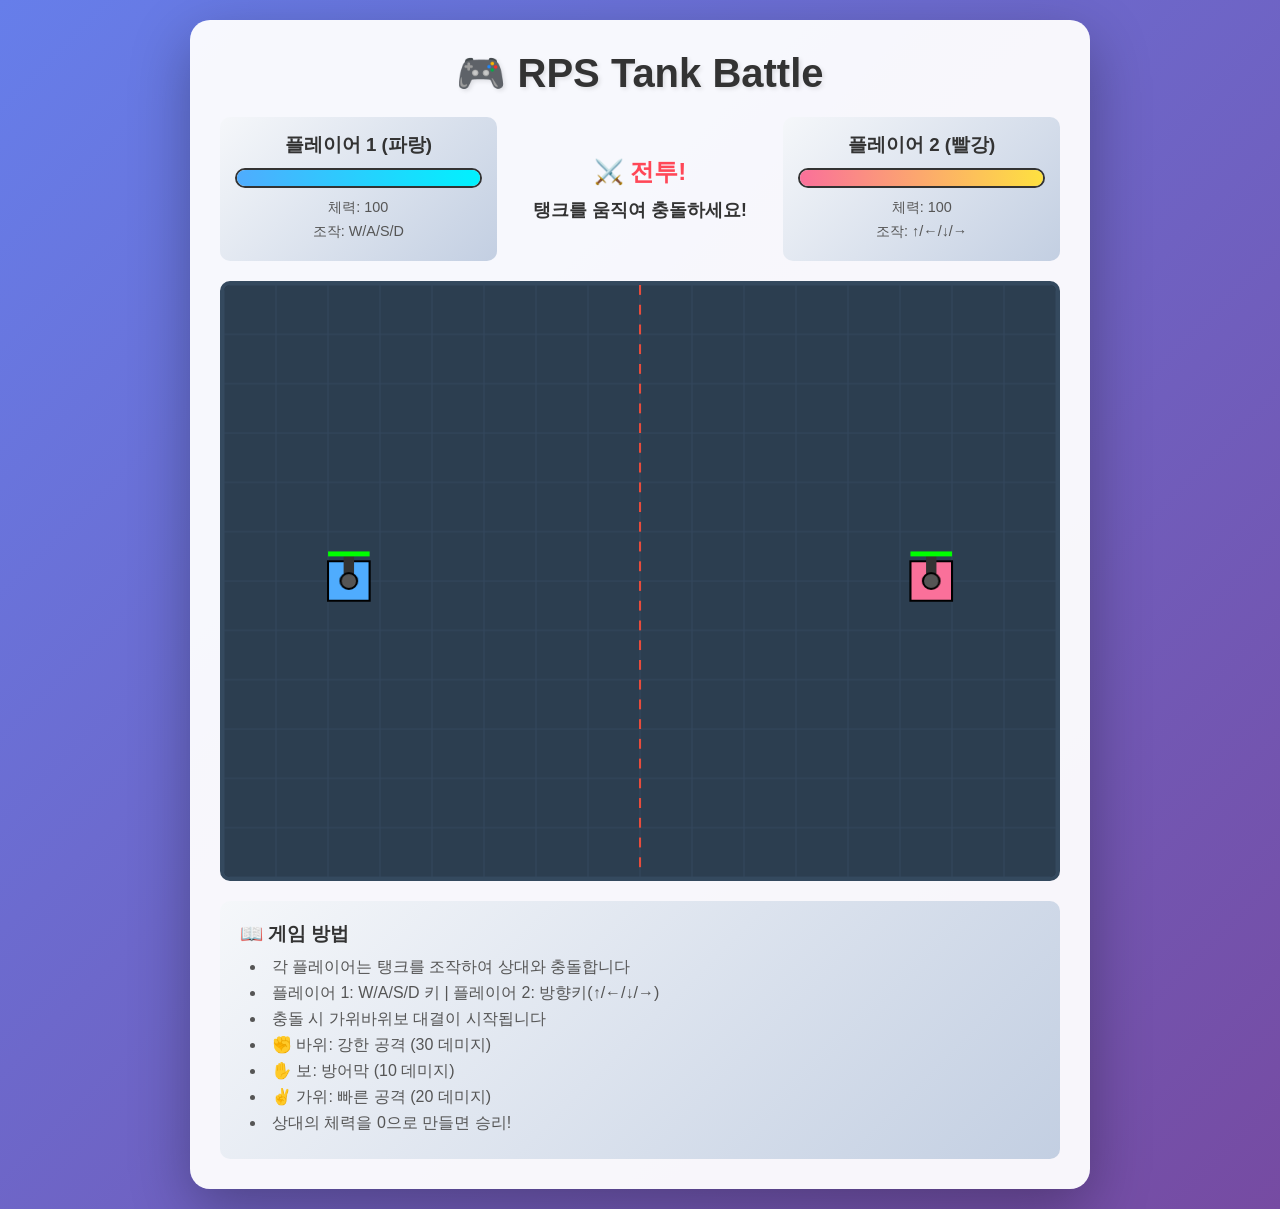
==== index.html @ 91335119 "Revert to 2-player mode with arrow key controls Reverted the game back to 2-player local multiplayer" ====
<!DOCTYPE html>
<html lang="ko">
<head>
    <meta charset="UTF-8">
    <meta name="viewport" content="width=device-width, initial-scale=1.0">
    <title>RPS Tank Battle - 가위바위보 탱크 대전</title>
    <link rel="stylesheet" href="style.css">
</head>
<body>
    <div class="container">
        <h1>🎮 RPS Tank Battle</h1>
        <div class="game-info">
            <div class="player-info">
                <h3>플레이어 1 (파랑)</h3>
                <div class="health-bar">
                    <div class="health" id="player1-health" style="width: 100%"></div>
                </div>
                <p>체력: <span id="player1-hp">100</span></p>
                <p>조작: W/A/S/D</p>
            </div>
            <div class="score-info">
                <h2>⚔️ 전투!</h2>
                <p id="game-status">탱크를 움직여 충돌하세요!</p>
            </div>
            <div class="player-info">
                <h3>플레이어 2 (빨강)</h3>
                <div class="health-bar">
                    <div class="health" id="player2-health" style="width: 100%"></div>
                </div>
                <p>체력: <span id="player2-hp">100</span></p>
                <p>조작: ↑/←/↓/→</p>
            </div>
        </div>

        <canvas id="gameCanvas" width="800" height="600"></canvas>

        <!-- 가위바위보 모달 -->
        <div id="rps-modal" class="modal">
            <div class="modal-content">
                <h2>⚔️ 가위바위보 대결!</h2>
                <div class="rps-container">
                    <div class="player-choice">
                        <h3>플레이어 1</h3>
                        <div class="rps-buttons">
                            <button class="rps-btn" data-player="1" data-choice="rock">✊ 바위</button>
                            <button class="rps-btn" data-player="1" data-choice="paper">✋ 보</button>
                            <button class="rps-btn" data-player="1" data-choice="scissors">✌️ 가위</button>
                        </div>
                        <p id="p1-choice" class="choice-display">선택 대기...</p>
                    </div>
                    <div class="vs">VS</div>
                    <div class="player-choice">
                        <h3>플레이어 2</h3>
                        <div class="rps-buttons">
                            <button class="rps-btn" data-player="2" data-choice="rock">✊ 바위</button>
                            <button class="rps-btn" data-player="2" data-choice="paper">✋ 보</button>
                            <button class="rps-btn" data-player="2" data-choice="scissors">✌️ 가위</button>
                        </div>
                        <p id="p2-choice" class="choice-display">선택 대기...</p>
                    </div>
                </div>
                <div id="rps-result" class="rps-result"></div>
            </div>
        </div>

        <!-- 게임 오버 모달 -->
        <div id="gameover-modal" class="modal">
            <div class="modal-content">
                <h2 id="winner-text">🏆 승자!</h2>
                <button id="restart-btn" class="restart-btn">다시 시작</button>
            </div>
        </div>

        <div class="instructions">
            <h3>📖 게임 방법</h3>
            <ul>
                <li>각 플레이어는 탱크를 조작하여 상대와 충돌합니다</li>
                <li>플레이어 1: W/A/S/D 키 | 플레이어 2: 방향키(↑/←/↓/→)</li>
                <li>충돌 시 가위바위보 대결이 시작됩니다</li>
                <li>✊ 바위: 강한 공격 (30 데미지)</li>
                <li>✋ 보: 방어막 (10 데미지)</li>
                <li>✌️ 가위: 빠른 공격 (20 데미지)</li>
                <li>상대의 체력을 0으로 만들면 승리!</li>
            </ul>
        </div>
    </div>

    <script src="game.js"></script>
</body>
</html>
---- style.css ----
* {
    margin: 0;
    padding: 0;
    box-sizing: border-box;
}

body {
    font-family: 'Arial', sans-serif;
    background: linear-gradient(135deg, #667eea 0%, #764ba2 100%);
    min-height: 100vh;
    display: flex;
    justify-content: center;
    align-items: center;
    padding: 20px;
}

.container {
    background: rgba(255, 255, 255, 0.95);
    border-radius: 20px;
    padding: 30px;
    box-shadow: 0 20px 60px rgba(0, 0, 0, 0.3);
    max-width: 900px;
    width: 100%;
}

h1 {
    text-align: center;
    color: #333;
    margin-bottom: 20px;
    font-size: 2.5em;
    text-shadow: 2px 2px 4px rgba(0, 0, 0, 0.1);
}

.game-info {
    display: flex;
    justify-content: space-between;
    align-items: center;
    margin-bottom: 20px;
    gap: 20px;
}

.player-info {
    flex: 1;
    background: linear-gradient(135deg, #f5f7fa 0%, #c3cfe2 100%);
    padding: 15px;
    border-radius: 10px;
    text-align: center;
}

.player-info h3 {
    margin-bottom: 10px;
    color: #333;
}

.player-info p {
    margin: 5px 0;
    color: #555;
    font-size: 0.9em;
}

.health-bar {
    width: 100%;
    height: 20px;
    background: #ddd;
    border-radius: 10px;
    overflow: hidden;
    margin: 10px 0;
    border: 2px solid #333;
}

.health {
    height: 100%;
    background: linear-gradient(90deg, #00ff00 0%, #00cc00 100%);
    transition: width 0.3s ease;
}

#player1-health {
    background: linear-gradient(90deg, #4facfe 0%, #00f2fe 100%);
}

#player2-health {
    background: linear-gradient(90deg, #fa709a 0%, #fee140 100%);
}

.score-info {
    flex: 1;
    text-align: center;
}

.score-info h2 {
    color: #ff4757;
    margin-bottom: 10px;
}

#game-status {
    font-size: 1.1em;
    color: #333;
    font-weight: bold;
}

#gameCanvas {
    display: block;
    width: 100%;
    height: 600px;
    background: #2c3e50;
    border-radius: 10px;
    border: 4px solid #34495e;
    box-shadow: inset 0 0 20px rgba(0, 0, 0, 0.5);
}

/* 모달 스타일 */
.modal {
    display: none;
    position: fixed;
    z-index: 1000;
    left: 0;
    top: 0;
    width: 100%;
    height: 100%;
    background-color: rgba(0, 0, 0, 0.8);
    animation: fadeIn 0.3s;
}

.modal.active {
    display: flex;
    justify-content: center;
    align-items: center;
}

@keyframes fadeIn {
    from { opacity: 0; }
    to { opacity: 1; }
}

.modal-content {
    background: white;
    padding: 40px;
    border-radius: 20px;
    box-shadow: 0 10px 40px rgba(0, 0, 0, 0.3);
    max-width: 600px;
    width: 90%;
    animation: slideUp 0.3s;
}

@keyframes slideUp {
    from {
        transform: translateY(50px);
        opacity: 0;
    }
    to {
        transform: translateY(0);
        opacity: 1;
    }
}

.modal-content h2 {
    text-align: center;
    color: #333;
    margin-bottom: 20px;
}

.rps-container {
    display: flex;
    justify-content: space-around;
    align-items: center;
    gap: 20px;
    margin: 20px 0;
}

.player-choice {
    flex: 1;
    text-align: center;
}

.player-choice h3 {
    margin-bottom: 15px;
    color: #555;
}

.rps-buttons {
    display: flex;
    flex-direction: column;
    gap: 10px;
}

.rps-btn {
    padding: 15px 20px;
    font-size: 1.2em;
    border: 3px solid #ddd;
    background: linear-gradient(135deg, #667eea 0%, #764ba2 100%);
    color: white;
    border-radius: 10px;
    cursor: pointer;
    transition: all 0.3s;
    font-weight: bold;
}

.rps-btn:hover {
    transform: scale(1.05);
    box-shadow: 0 5px 15px rgba(0, 0, 0, 0.3);
}

.rps-btn:active {
    transform: scale(0.95);
}

.rps-btn.selected {
    background: linear-gradient(135deg, #f093fb 0%, #f5576c 100%);
    border-color: #f5576c;
}

.vs {
    font-size: 2em;
    font-weight: bold;
    color: #ff4757;
}

.choice-display {
    margin-top: 15px;
    font-size: 1.1em;
    font-weight: bold;
    color: #667eea;
    min-height: 30px;
}

.rps-result {
    text-align: center;
    font-size: 1.5em;
    font-weight: bold;
    margin-top: 20px;
    padding: 20px;
    border-radius: 10px;
    min-height: 60px;
}

.rps-result.win {
    background: #d4edda;
    color: #155724;
}

.rps-result.lose {
    background: #f8d7da;
    color: #721c24;
}

.rps-result.draw {
    background: #fff3cd;
    color: #856404;
}

.restart-btn {
    display: block;
    margin: 20px auto 0;
    padding: 15px 40px;
    font-size: 1.2em;
    background: linear-gradient(135deg, #667eea 0%, #764ba2 100%);
    color: white;
    border: none;
    border-radius: 10px;
    cursor: pointer;
    transition: all 0.3s;
    font-weight: bold;
}

.restart-btn:hover {
    transform: scale(1.05);
    box-shadow: 0 5px 15px rgba(0, 0, 0, 0.3);
}

.instructions {
    margin-top: 20px;
    padding: 20px;
    background: linear-gradient(135deg, #f5f7fa 0%, #c3cfe2 100%);
    border-radius: 10px;
}

.instructions h3 {
    color: #333;
    margin-bottom: 10px;
}

.instructions ul {
    list-style-position: inside;
    color: #555;
}

.instructions li {
    margin: 5px 0;
    padding-left: 10px;
}

#winner-text {
    font-size: 2.5em;
    background: linear-gradient(135deg, #667eea 0%, #764ba2 100%);
    -webkit-background-clip: text;
    -webkit-text-fill-color: transparent;
    background-clip: text;
}
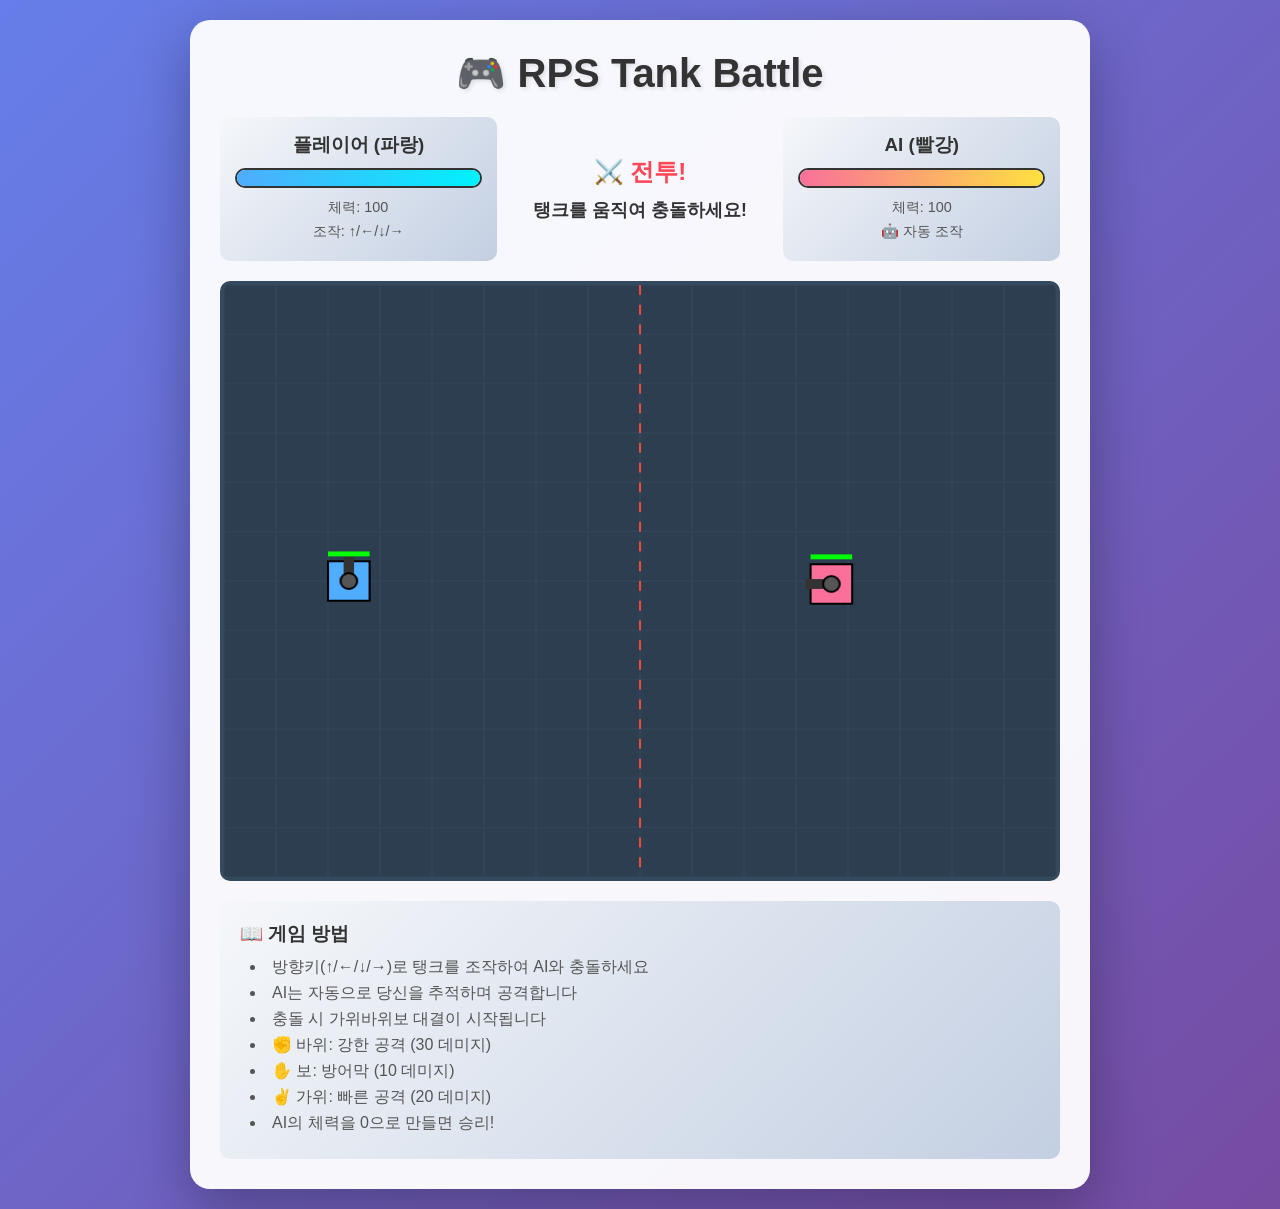
==== commit 11a412cc: "Change player 1 to use arrow keys and player 2 to AI Updated the game so that: - Player 1 (blue tank" ====
--- a/index.html
+++ b/index.html
@@ -11,24 +11,24 @@
         <h1>🎮 RPS Tank Battle</h1>
         <div class="game-info">
             <div class="player-info">
-                <h3>플레이어 1 (파랑)</h3>
+                <h3>플레이어 (파랑)</h3>
                 <div class="health-bar">
                     <div class="health" id="player1-health" style="width: 100%"></div>
                 </div>
                 <p>체력: <span id="player1-hp">100</span></p>
-                <p>조작: W/A/S/D</p>
+                <p>조작: ↑/←/↓/→</p>
             </div>
             <div class="score-info">
                 <h2>⚔️ 전투!</h2>
                 <p id="game-status">탱크를 움직여 충돌하세요!</p>
             </div>
             <div class="player-info">
-                <h3>플레이어 2 (빨강)</h3>
+                <h3>AI (빨강)</h3>
                 <div class="health-bar">
                     <div class="health" id="player2-health" style="width: 100%"></div>
                 </div>
                 <p>체력: <span id="player2-hp">100</span></p>
-                <p>조작: ↑/←/↓/→</p>
+                <p>🤖 자동 조작</p>
             </div>
         </div>
 
@@ -40,7 +40,7 @@
                 <h2>⚔️ 가위바위보 대결!</h2>
                 <div class="rps-container">
                     <div class="player-choice">
-                        <h3>플레이어 1</h3>
+                        <h3>플레이어</h3>
                         <div class="rps-buttons">
                             <button class="rps-btn" data-player="1" data-choice="rock">✊ 바위</button>
                             <button class="rps-btn" data-player="1" data-choice="paper">✋ 보</button>
@@ -50,13 +50,13 @@
                     </div>
                     <div class="vs">VS</div>
                     <div class="player-choice">
-                        <h3>플레이어 2</h3>
-                        <div class="rps-buttons">
+                        <h3>AI 🤖</h3>
+                        <div class="rps-buttons" style="opacity: 0.5; pointer-events: none;">
                             <button class="rps-btn" data-player="2" data-choice="rock">✊ 바위</button>
                             <button class="rps-btn" data-player="2" data-choice="paper">✋ 보</button>
                             <button class="rps-btn" data-player="2" data-choice="scissors">✌️ 가위</button>
                         </div>
-                        <p id="p2-choice" class="choice-display">선택 대기...</p>
+                        <p id="p2-choice" class="choice-display">AI 선택 중...</p>
                     </div>
                 </div>
                 <div id="rps-result" class="rps-result"></div>
@@ -74,13 +74,13 @@
         <div class="instructions">
             <h3>📖 게임 방법</h3>
             <ul>
-                <li>각 플레이어는 탱크를 조작하여 상대와 충돌합니다</li>
-                <li>플레이어 1: W/A/S/D 키 | 플레이어 2: 방향키(↑/←/↓/→)</li>
+                <li>방향키(↑/←/↓/→)로 탱크를 조작하여 AI와 충돌하세요</li>
+                <li>AI는 자동으로 당신을 추적하며 공격합니다</li>
                 <li>충돌 시 가위바위보 대결이 시작됩니다</li>
                 <li>✊ 바위: 강한 공격 (30 데미지)</li>
                 <li>✋ 보: 방어막 (10 데미지)</li>
                 <li>✌️ 가위: 빠른 공격 (20 데미지)</li>
-                <li>상대의 체력을 0으로 만들면 승리!</li>
+                <li>AI의 체력을 0으로 만들면 승리!</li>
             </ul>
         </div>
     </div>
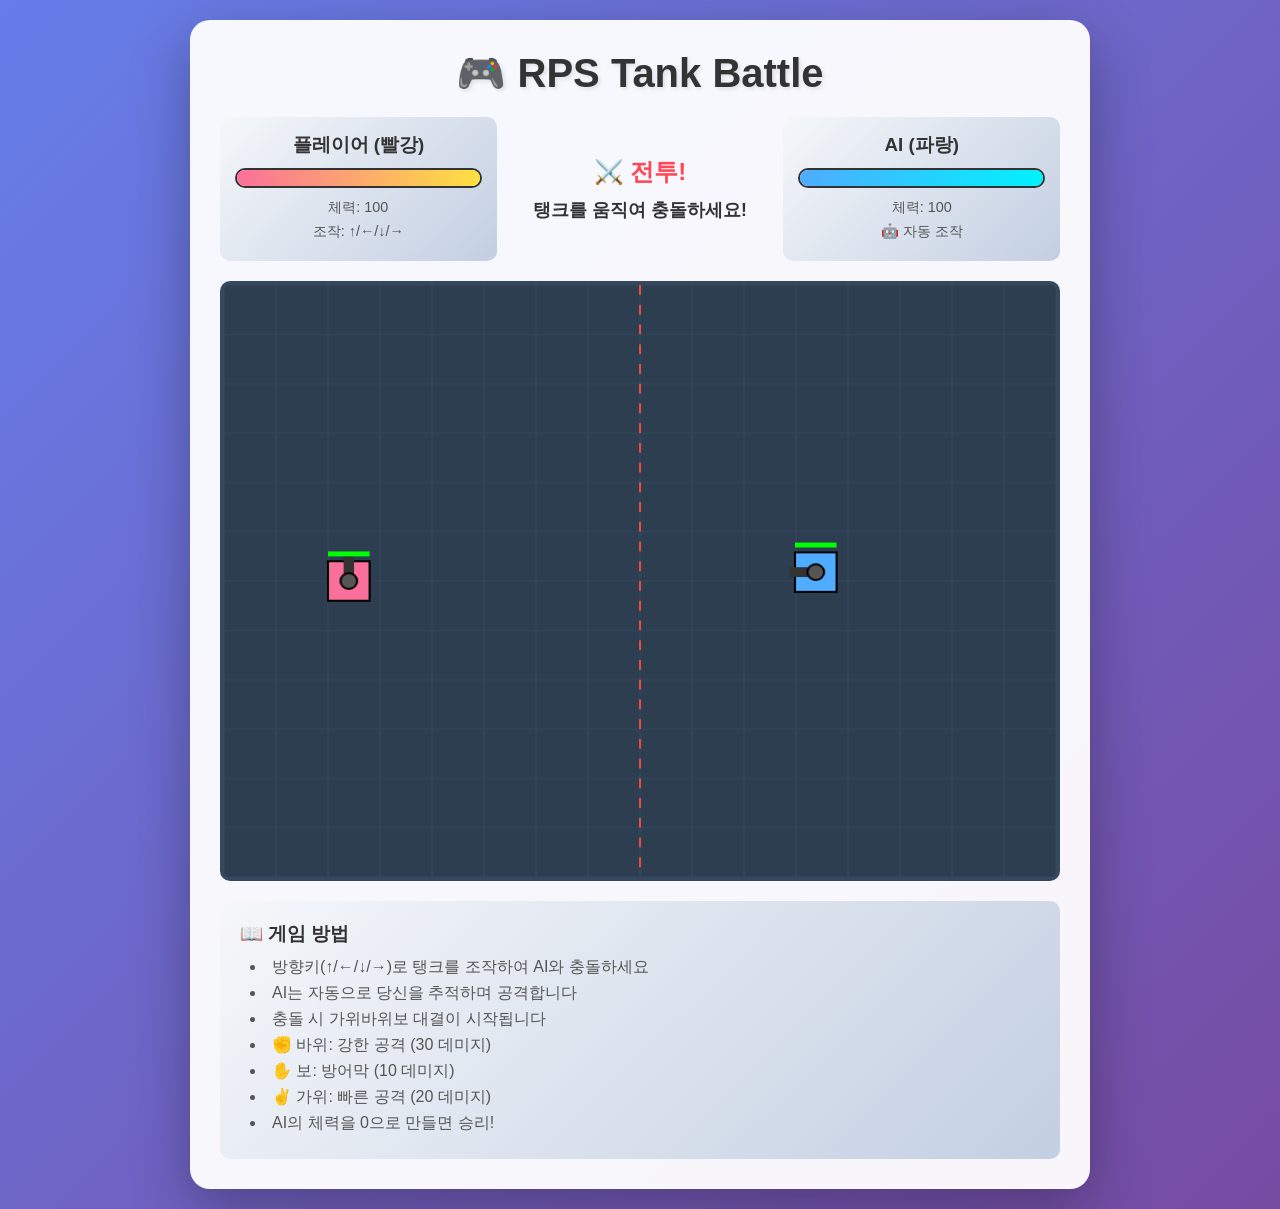
==== commit 58d1bcf5: "Fix tank colors: swap player and AI colors Fixed color mismatch where player-controlled tank appeare" ====
--- a/index.html
+++ b/index.html
@@ -11,7 +11,7 @@
         <h1>🎮 RPS Tank Battle</h1>
         <div class="game-info">
             <div class="player-info">
-                <h3>플레이어 (파랑)</h3>
+                <h3>플레이어 (빨강)</h3>
                 <div class="health-bar">
                     <div class="health" id="player1-health" style="width: 100%"></div>
                 </div>
@@ -23,7 +23,7 @@
                 <p id="game-status">탱크를 움직여 충돌하세요!</p>
             </div>
             <div class="player-info">
-                <h3>AI (빨강)</h3>
+                <h3>AI (파랑)</h3>
                 <div class="health-bar">
                     <div class="health" id="player2-health" style="width: 100%"></div>
                 </div>
--- a/style.css
+++ b/style.css
@@ -75,11 +75,11 @@
 }
 
 #player1-health {
+    background: linear-gradient(90deg, #fa709a 0%, #fee140 100%);
+}
+
+#player2-health {
     background: linear-gradient(90deg, #4facfe 0%, #00f2fe 100%);
-}
-
-#player2-health {
-    background: linear-gradient(90deg, #fa709a 0%, #fee140 100%);
 }
 
 .score-info {
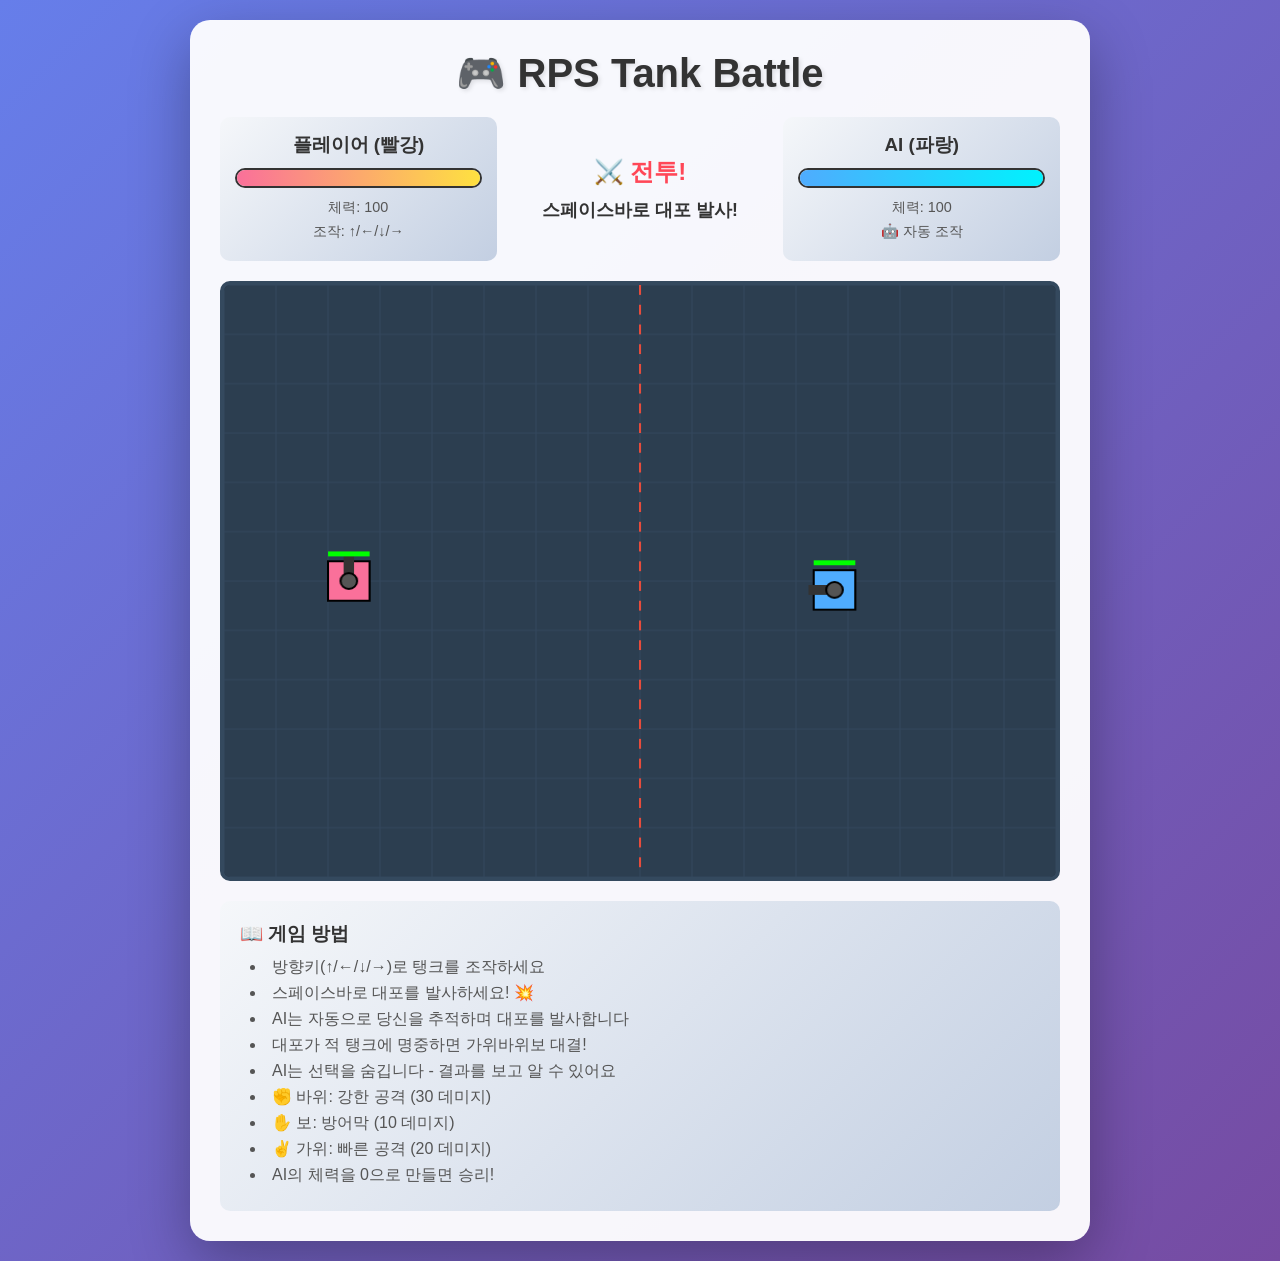
==== commit eaf23f36: "Add cannon firing system and improve RPS mechanics Major gameplay changes: - Replaced collision-base" ====
--- a/index.html
+++ b/index.html
@@ -74,9 +74,11 @@
         <div class="instructions">
             <h3>📖 게임 방법</h3>
             <ul>
-                <li>방향키(↑/←/↓/→)로 탱크를 조작하여 AI와 충돌하세요</li>
-                <li>AI는 자동으로 당신을 추적하며 공격합니다</li>
-                <li>충돌 시 가위바위보 대결이 시작됩니다</li>
+                <li>방향키(↑/←/↓/→)로 탱크를 조작하세요</li>
+                <li>스페이스바로 대포를 발사하세요! 💥</li>
+                <li>AI는 자동으로 당신을 추적하며 대포를 발사합니다</li>
+                <li>대포가 적 탱크에 명중하면 가위바위보 대결!</li>
+                <li>AI는 선택을 숨깁니다 - 결과를 보고 알 수 있어요</li>
                 <li>✊ 바위: 강한 공격 (30 데미지)</li>
                 <li>✋ 보: 방어막 (10 데미지)</li>
                 <li>✌️ 가위: 빠른 공격 (20 데미지)</li>
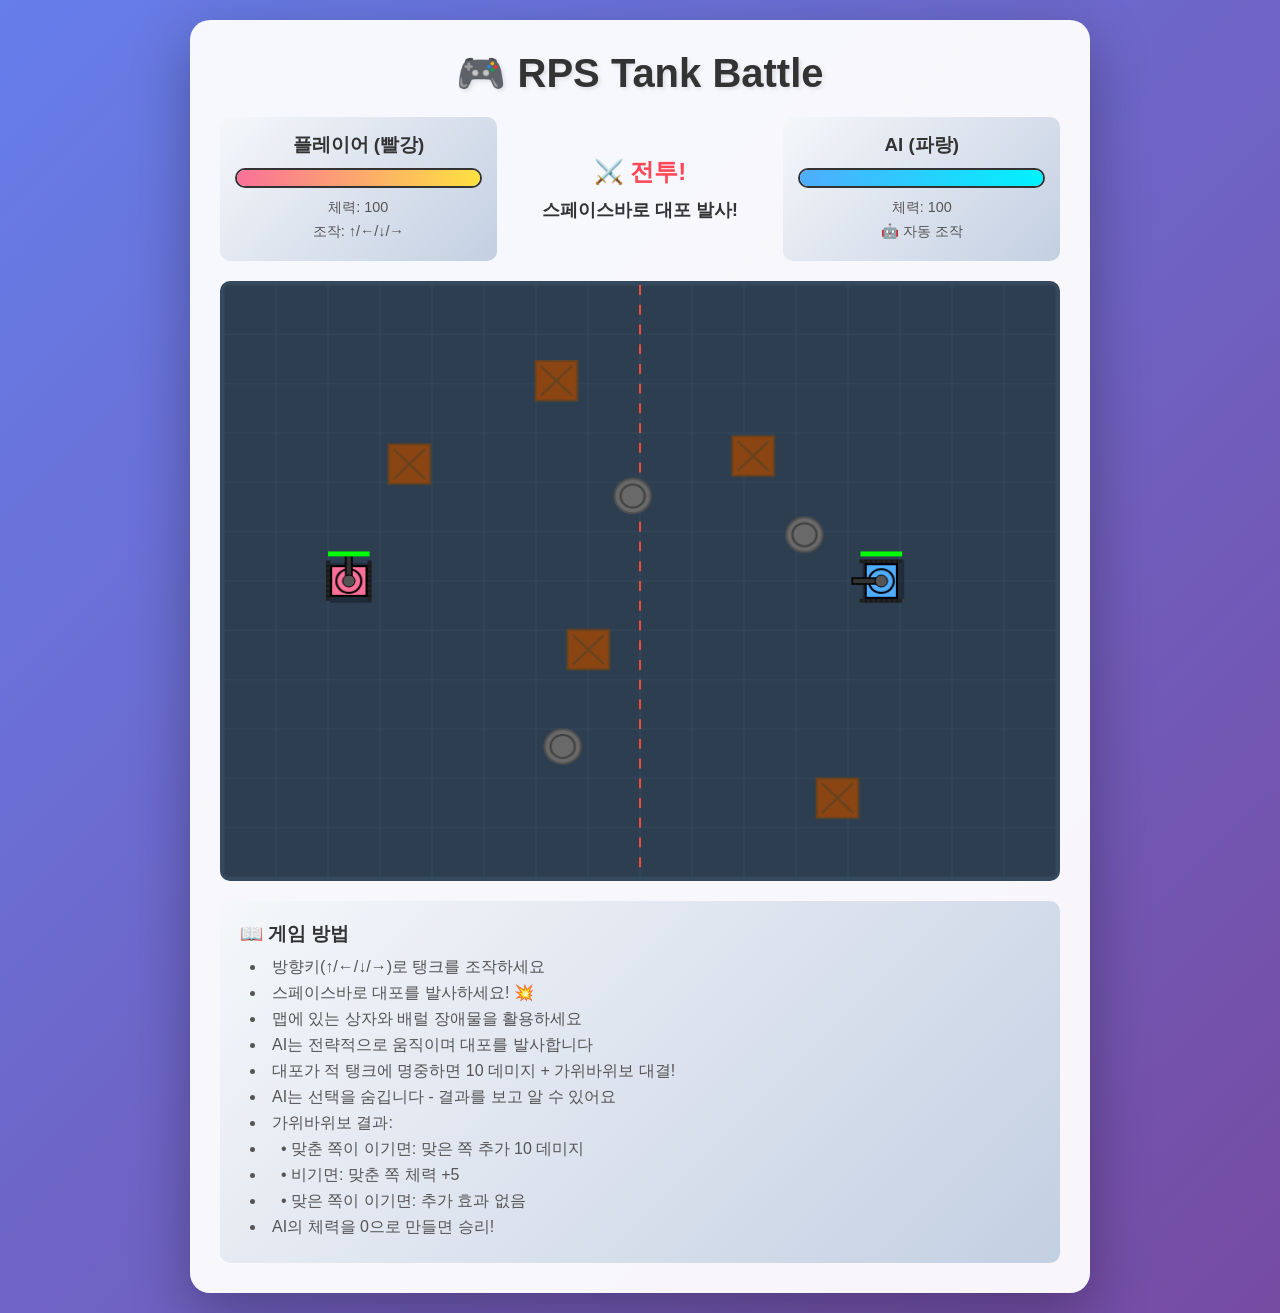
==== commit f1e0fba8: "Major gameplay update: obstacles, improved AI, and new RPS mechanics Game enhancements: - Add random" ====
--- a/index.html
+++ b/index.html
@@ -42,9 +42,9 @@
                     <div class="player-choice">
                         <h3>플레이어</h3>
                         <div class="rps-buttons">
+                            <button class="rps-btn" data-player="1" data-choice="scissors">✌️ 가위</button>
                             <button class="rps-btn" data-player="1" data-choice="rock">✊ 바위</button>
                             <button class="rps-btn" data-player="1" data-choice="paper">✋ 보</button>
-                            <button class="rps-btn" data-player="1" data-choice="scissors">✌️ 가위</button>
                         </div>
                         <p id="p1-choice" class="choice-display">선택 대기...</p>
                     </div>
@@ -52,9 +52,9 @@
                     <div class="player-choice">
                         <h3>AI 🤖</h3>
                         <div class="rps-buttons" style="opacity: 0.5; pointer-events: none;">
+                            <button class="rps-btn" data-player="2" data-choice="scissors">✌️ 가위</button>
                             <button class="rps-btn" data-player="2" data-choice="rock">✊ 바위</button>
                             <button class="rps-btn" data-player="2" data-choice="paper">✋ 보</button>
-                            <button class="rps-btn" data-player="2" data-choice="scissors">✌️ 가위</button>
                         </div>
                         <p id="p2-choice" class="choice-display">AI 선택 중...</p>
                     </div>
@@ -76,12 +76,14 @@
             <ul>
                 <li>방향키(↑/←/↓/→)로 탱크를 조작하세요</li>
                 <li>스페이스바로 대포를 발사하세요! 💥</li>
-                <li>AI는 자동으로 당신을 추적하며 대포를 발사합니다</li>
-                <li>대포가 적 탱크에 명중하면 가위바위보 대결!</li>
+                <li>맵에 있는 상자와 배럴 장애물을 활용하세요</li>
+                <li>AI는 전략적으로 움직이며 대포를 발사합니다</li>
+                <li>대포가 적 탱크에 명중하면 10 데미지 + 가위바위보 대결!</li>
                 <li>AI는 선택을 숨깁니다 - 결과를 보고 알 수 있어요</li>
-                <li>✊ 바위: 강한 공격 (30 데미지)</li>
-                <li>✋ 보: 방어막 (10 데미지)</li>
-                <li>✌️ 가위: 빠른 공격 (20 데미지)</li>
+                <li>가위바위보 결과:</li>
+                <li>&nbsp;&nbsp;• 맞춘 쪽이 이기면: 맞은 쪽 추가 10 데미지</li>
+                <li>&nbsp;&nbsp;• 비기면: 맞춘 쪽 체력 +5</li>
+                <li>&nbsp;&nbsp;• 맞은 쪽이 이기면: 추가 효과 없음</li>
                 <li>AI의 체력을 0으로 만들면 승리!</li>
             </ul>
         </div>
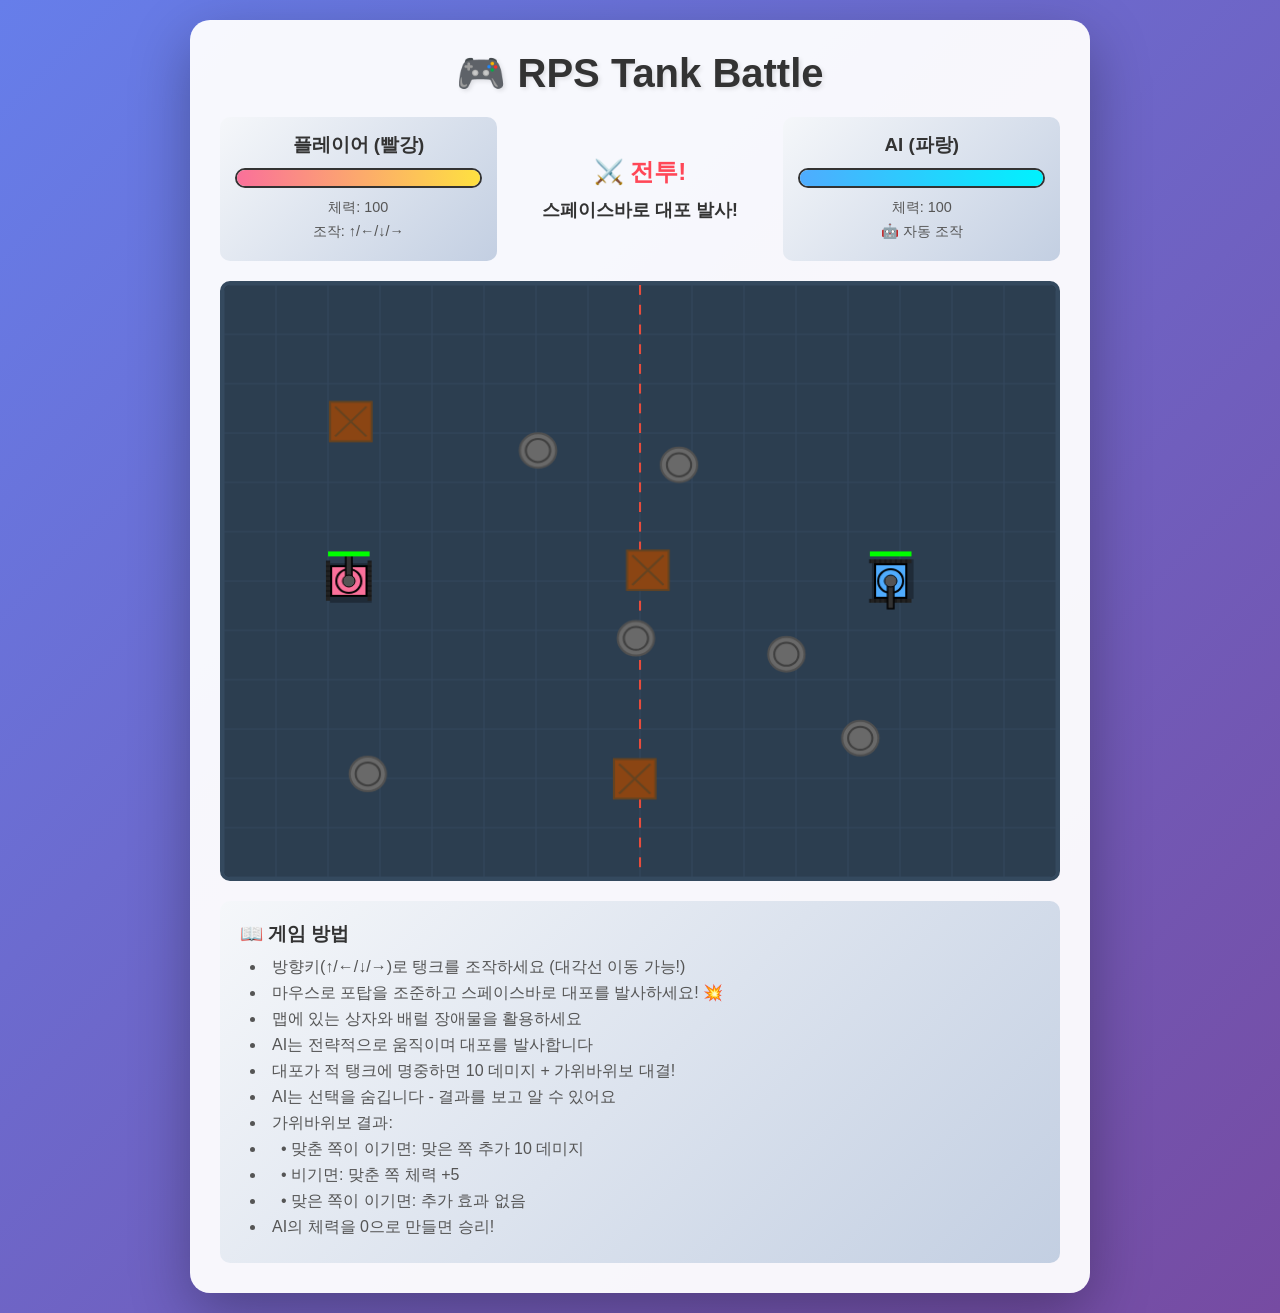
==== commit 8bad40db: "Add turret aiming, diagonal movement, and improved AI obstacle avoidance - Separate turret rotation " ====
--- a/index.html
+++ b/index.html
@@ -74,8 +74,8 @@
         <div class="instructions">
             <h3>📖 게임 방법</h3>
             <ul>
-                <li>방향키(↑/←/↓/→)로 탱크를 조작하세요</li>
-                <li>스페이스바로 대포를 발사하세요! 💥</li>
+                <li>방향키(↑/←/↓/→)로 탱크를 조작하세요 (대각선 이동 가능!)</li>
+                <li>마우스로 포탑을 조준하고 스페이스바로 대포를 발사하세요! 💥</li>
                 <li>맵에 있는 상자와 배럴 장애물을 활용하세요</li>
                 <li>AI는 전략적으로 움직이며 대포를 발사합니다</li>
                 <li>대포가 적 탱크에 명중하면 10 데미지 + 가위바위보 대결!</li>
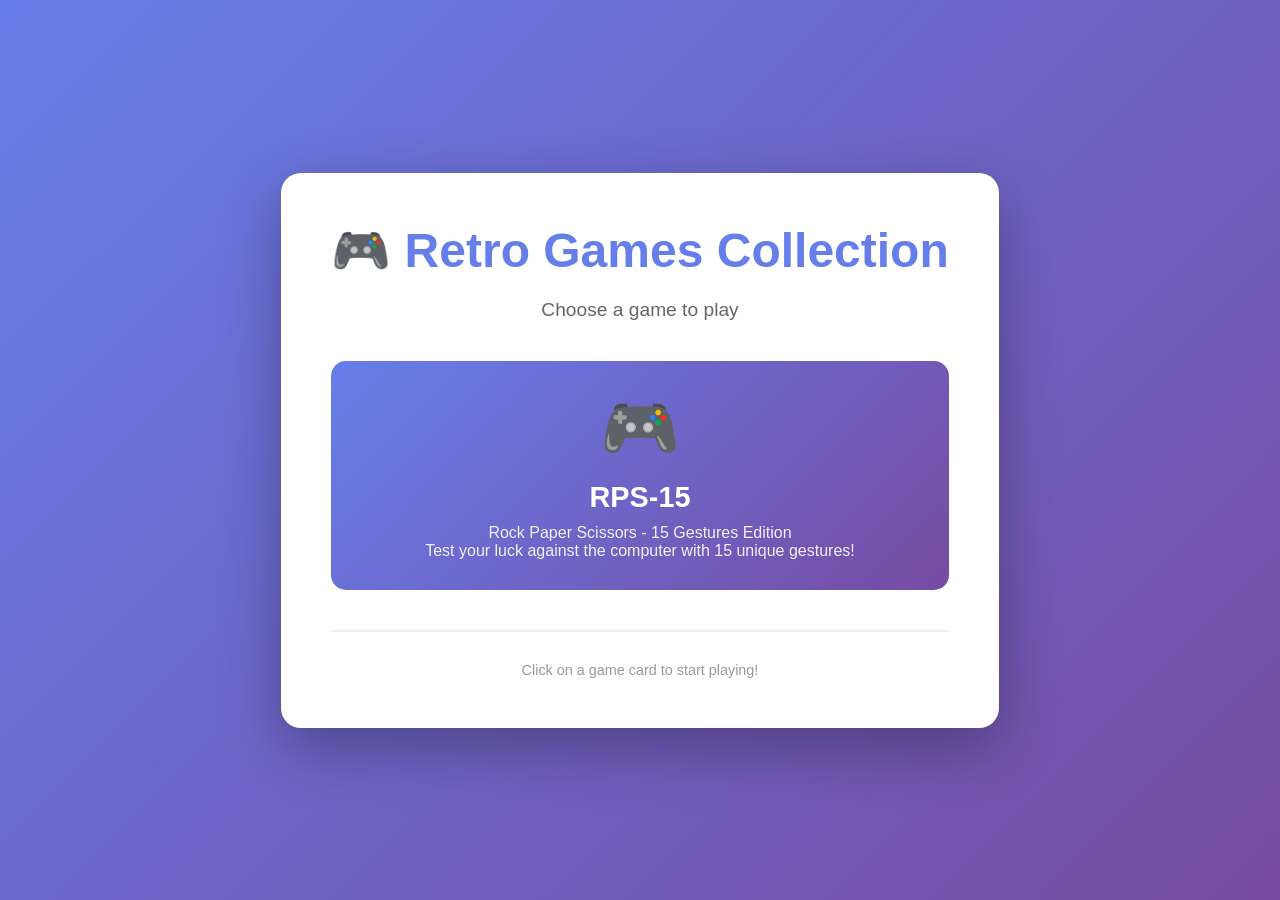
==== commit f6d83199: "Add index page for games collection" ====
--- a/index.html
+++ b/index.html
@@ -1,94 +1,112 @@
 <!DOCTYPE html>
-<html lang="ko">
+<html lang="en">
 <head>
     <meta charset="UTF-8">
     <meta name="viewport" content="width=device-width, initial-scale=1.0">
-    <title>RPS Tank Battle - 가위바위보 탱크 대전</title>
-    <link rel="stylesheet" href="style.css">
+    <title>Retro Games Collection</title>
+    <style>
+        * {
+            margin: 0;
+            padding: 0;
+            box-sizing: border-box;
+        }
+
+        body {
+            font-family: 'Segoe UI', Tahoma, Geneva, Verdana, sans-serif;
+            background: linear-gradient(135deg, #667eea 0%, #764ba2 100%);
+            min-height: 100vh;
+            display: flex;
+            justify-content: center;
+            align-items: center;
+            padding: 20px;
+        }
+
+        .container {
+            max-width: 800px;
+            background: white;
+            border-radius: 20px;
+            box-shadow: 0 20px 60px rgba(0,0,0,0.3);
+            padding: 50px;
+            text-align: center;
+        }
+
+        h1 {
+            font-size: 3em;
+            color: #667eea;
+            margin-bottom: 20px;
+        }
+
+        .subtitle {
+            font-size: 1.2em;
+            color: #666;
+            margin-bottom: 40px;
+        }
+
+        .games-grid {
+            display: grid;
+            gap: 20px;
+            margin-top: 40px;
+        }
+
+        .game-card {
+            background: linear-gradient(135deg, #667eea 0%, #764ba2 100%);
+            padding: 30px;
+            border-radius: 15px;
+            text-decoration: none;
+            color: white;
+            transition: all 0.3s ease;
+            display: block;
+        }
+
+        .game-card:hover {
+            transform: translateY(-5px);
+            box-shadow: 0 10px 30px rgba(0,0,0,0.3);
+        }
+
+        .game-icon {
+            font-size: 4em;
+            margin-bottom: 15px;
+        }
+
+        .game-title {
+            font-size: 1.8em;
+            font-weight: bold;
+            margin-bottom: 10px;
+        }
+
+        .game-description {
+            font-size: 1em;
+            opacity: 0.9;
+        }
+
+        .footer {
+            margin-top: 40px;
+            padding-top: 30px;
+            border-top: 2px solid #eee;
+            color: #999;
+            font-size: 0.9em;
+        }
+    </style>
 </head>
 <body>
     <div class="container">
-        <h1>🎮 RPS Tank Battle</h1>
-        <div class="game-info">
-            <div class="player-info">
-                <h3>플레이어 (빨강)</h3>
-                <div class="health-bar">
-                    <div class="health" id="player1-health" style="width: 100%"></div>
+        <h1>🎮 Retro Games Collection</h1>
+        <p class="subtitle">Choose a game to play</p>
+
+        <div class="games-grid">
+            <a href="rps15.html" class="game-card">
+                <div class="game-icon">🎮</div>
+                <div class="game-title">RPS-15</div>
+                <div class="game-description">
+                    Rock Paper Scissors - 15 Gestures Edition<br>
+                    Test your luck against the computer with 15 unique gestures!
                 </div>
-                <p>체력: <span id="player1-hp">100</span></p>
-                <p>조작: ↑/←/↓/→</p>
-            </div>
-            <div class="score-info">
-                <h2>⚔️ 전투!</h2>
-                <p id="game-status">탱크를 움직여 충돌하세요!</p>
-            </div>
-            <div class="player-info">
-                <h3>AI (파랑)</h3>
-                <div class="health-bar">
-                    <div class="health" id="player2-health" style="width: 100%"></div>
-                </div>
-                <p>체력: <span id="player2-hp">100</span></p>
-                <p>🤖 자동 조작</p>
-            </div>
+            </a>
         </div>
 
-        <canvas id="gameCanvas" width="800" height="600"></canvas>
-
-        <!-- 가위바위보 모달 -->
-        <div id="rps-modal" class="modal">
-            <div class="modal-content">
-                <h2>⚔️ 가위바위보 대결!</h2>
-                <div class="rps-container">
-                    <div class="player-choice">
-                        <h3>플레이어</h3>
-                        <div class="rps-buttons">
-                            <button class="rps-btn" data-player="1" data-choice="scissors">✌️ 가위</button>
-                            <button class="rps-btn" data-player="1" data-choice="rock">✊ 바위</button>
-                            <button class="rps-btn" data-player="1" data-choice="paper">✋ 보</button>
-                        </div>
-                        <p id="p1-choice" class="choice-display">선택 대기...</p>
-                    </div>
-                    <div class="vs">VS</div>
-                    <div class="player-choice">
-                        <h3>AI 🤖</h3>
-                        <div class="rps-buttons" style="opacity: 0.5; pointer-events: none;">
-                            <button class="rps-btn" data-player="2" data-choice="scissors">✌️ 가위</button>
-                            <button class="rps-btn" data-player="2" data-choice="rock">✊ 바위</button>
-                            <button class="rps-btn" data-player="2" data-choice="paper">✋ 보</button>
-                        </div>
-                        <p id="p2-choice" class="choice-display">AI 선택 중...</p>
-                    </div>
-                </div>
-                <div id="rps-result" class="rps-result"></div>
-            </div>
-        </div>
-
-        <!-- 게임 오버 모달 -->
-        <div id="gameover-modal" class="modal">
-            <div class="modal-content">
-                <h2 id="winner-text">🏆 승자!</h2>
-                <button id="restart-btn" class="restart-btn">다시 시작</button>
-            </div>
-        </div>
-
-        <div class="instructions">
-            <h3>📖 게임 방법</h3>
-            <ul>
-                <li>방향키(↑/←/↓/→)로 탱크를 조작하세요 (대각선 이동 가능!)</li>
-                <li>마우스로 포탑을 조준하고 스페이스바로 대포를 발사하세요! 💥</li>
-                <li>맵에 있는 상자와 배럴 장애물을 활용하세요</li>
-                <li>AI는 전략적으로 움직이며 대포를 발사합니다</li>
-                <li>대포가 적 탱크에 명중하면 10 데미지 + 가위바위보 대결!</li>
-                <li>AI는 선택을 숨깁니다 - 결과를 보고 알 수 있어요</li>
-                <li>가위바위보 결과:</li>
-                <li>&nbsp;&nbsp;• 맞춘 쪽이 이기면: 맞은 쪽 추가 10 데미지</li>
-                <li>&nbsp;&nbsp;• 비기면: 맞춘 쪽 체력 +5</li>
-                <li>&nbsp;&nbsp;• 맞은 쪽이 이기면: 추가 효과 없음</li>
-                <li>AI의 체력을 0으로 만들면 승리!</li>
-            </ul>
+        <div class="footer">
+            Click on a game card to start playing!
         </div>
     </div>
-
-    <script src="game.js"></script>
 </body>
 </html>
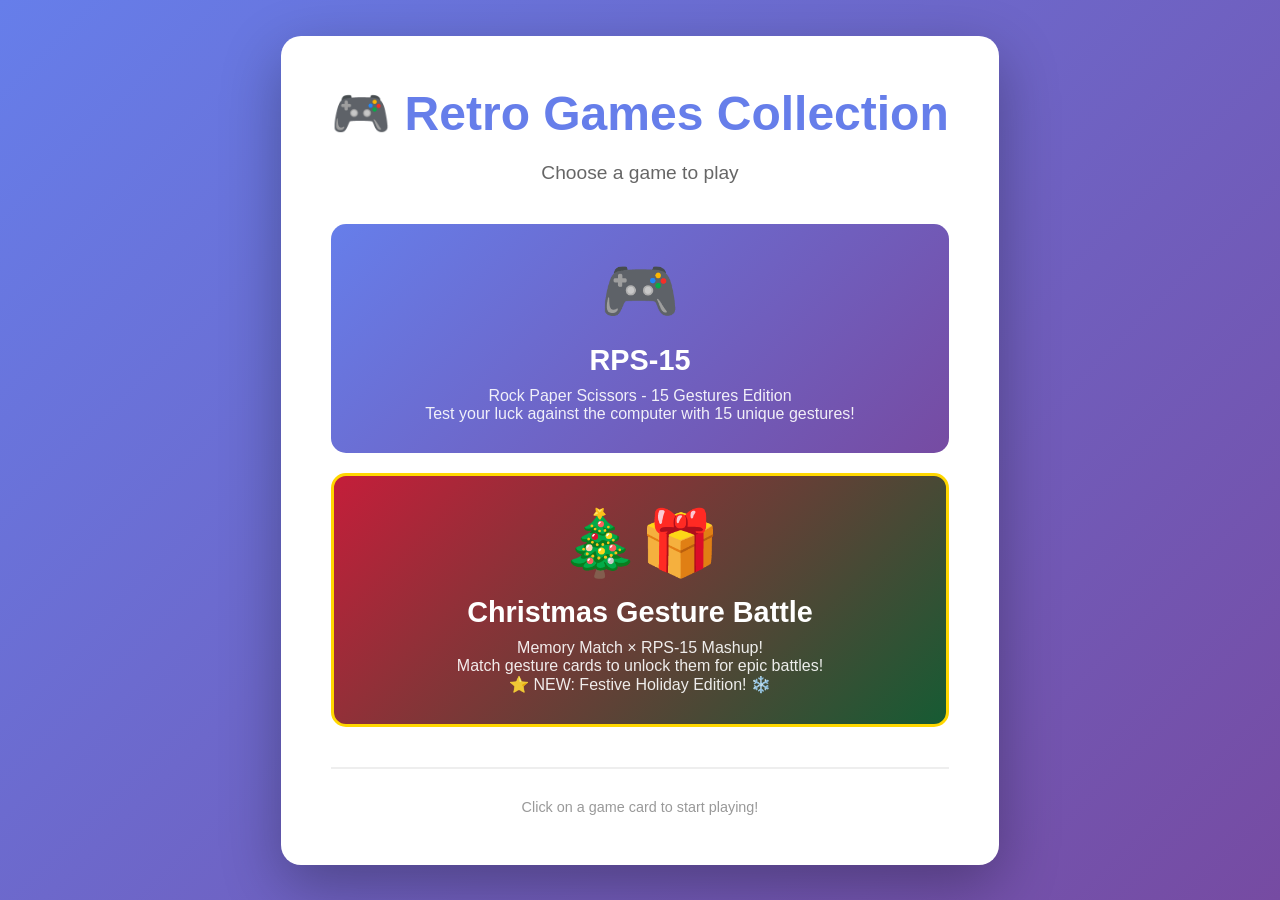
==== commit 87e00d79: "Add Christmas Gesture Battle - Memory Match × RPS-15 mashup New hybrid game combining memory matchin" ====
--- a/index.html
+++ b/index.html
@@ -63,6 +63,15 @@
             box-shadow: 0 10px 30px rgba(0,0,0,0.3);
         }
 
+        .game-card.christmas {
+            background: linear-gradient(135deg, #c41e3a 0%, #165b33 100%);
+            border: 3px solid #ffd700;
+        }
+
+        .game-card.christmas:hover {
+            box-shadow: 0 10px 30px rgba(255, 215, 0, 0.5);
+        }
+
         .game-icon {
             font-size: 4em;
             margin-bottom: 15px;
@@ -102,6 +111,16 @@
                     Test your luck against the computer with 15 unique gestures!
                 </div>
             </a>
+
+            <a href="christmas-battle.html" class="game-card christmas">
+                <div class="game-icon">🎄🎁</div>
+                <div class="game-title">Christmas Gesture Battle</div>
+                <div class="game-description">
+                    Memory Match × RPS-15 Mashup!<br>
+                    Match gesture cards to unlock them for epic battles!<br>
+                    ⭐ NEW: Festive Holiday Edition! ❄️
+                </div>
+            </a>
         </div>
 
         <div class="footer">
